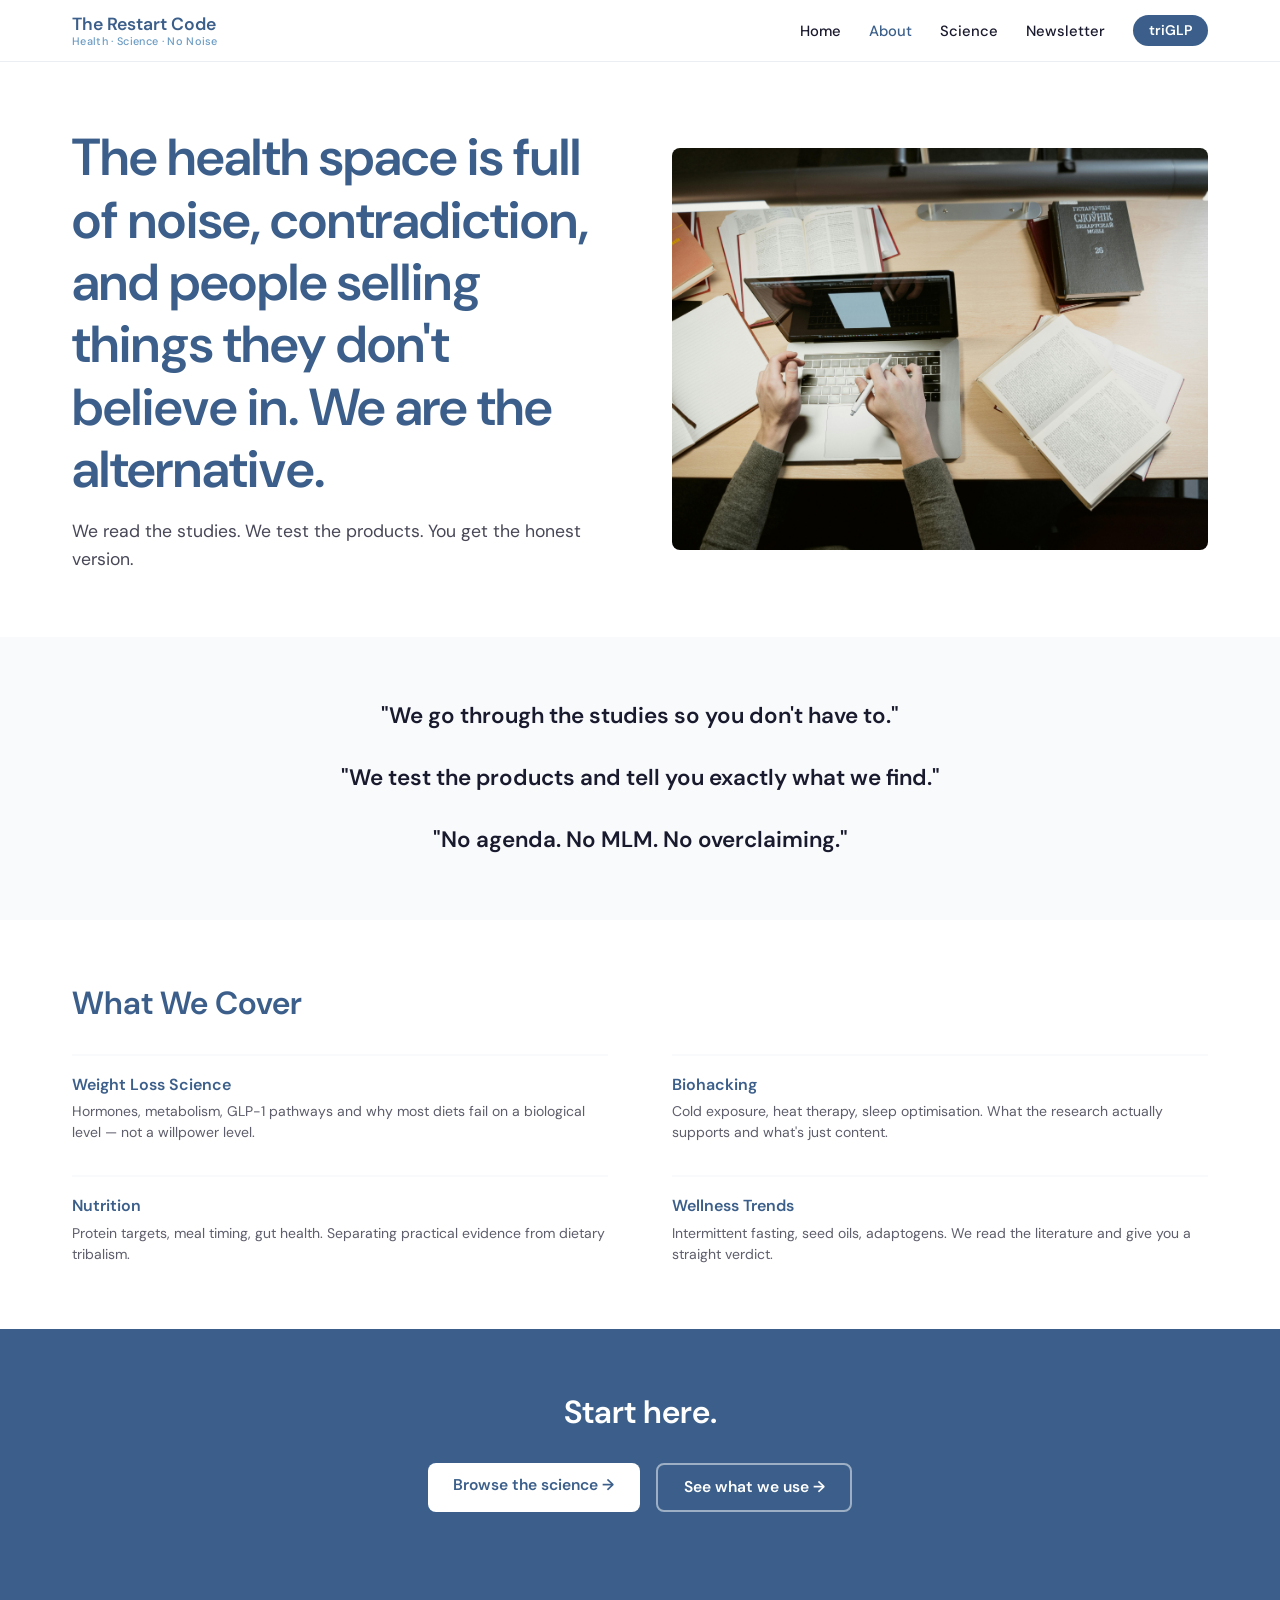
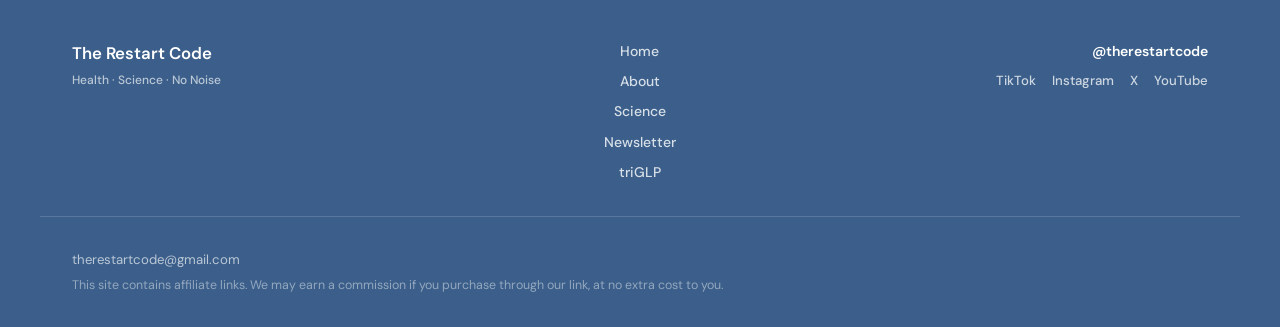
==== about.html @ 3e327113 "Initial build: complete static site for The Restart Code 5 pages (index, about, science, newsletter," ====
<!DOCTYPE html>
<html lang="en">
<head>
  <meta charset="UTF-8">
  <meta name="viewport" content="width=device-width, initial-scale=1.0">
  <title>About — The Restart Code</title>
  <meta name="description" content="The Restart Code exists because the health space is full of noise, contradiction, and people selling things they don't believe in. We are the alternative.">
  <link rel="preconnect" href="https://fonts.googleapis.com">
  <link rel="preconnect" href="https://fonts.gstatic.com" crossorigin>
  <link href="https://fonts.googleapis.com/css2?family=DM+Sans:wght@400;500;600&display=swap" rel="stylesheet">
  <link rel="stylesheet" href="css/style.css">
</head>
<body>

  <!-- NAVIGATION -->
  <nav class="site-nav">
    <div class="nav-inner">
      <a href="index.html" class="nav-logo">
        <span class="nav-logo-name">The Restart Code</span>
        <span class="nav-logo-tagline">Health · Science · No Noise</span>
      </a>
      <button class="nav-hamburger" aria-label="Toggle navigation" aria-expanded="false">
        <span></span><span></span><span></span>
      </button>
      <ul class="nav-links">
        <li><a href="index.html">Home</a></li>
        <li><a href="about.html" class="active">About</a></li>
        <li><a href="science.html">Science</a></li>
        <li><a href="newsletter.html">Newsletter</a></li>
        <li><a href="triglp.html" class="nav-pill">triGLP</a></li>
      </ul>
    </div>
  </nav>

  <!-- HERO -->
  <section class="about-hero">
    <div class="container">
      <div class="about-hero-inner">
        <div class="about-hero-text">
          <h1>The health space is full of noise, contradiction, and people selling things they don't believe in. We are the alternative.</h1>
          <p class="about-hero-sub">We read the studies. We test the products. You get the honest version.</p>
        </div>
        <img src="images/about-research.jpg" alt="Research desk" class="about-hero-image">
      </div>
    </div>
  </section>

  <!-- MISSION -->
  <section class="mission-strip">
    <div class="container">
      <div class="mission-lines">
        <p class="mission-line">"We go through the studies so you don't have to."</p>
        <p class="mission-line">"We test the products and tell you exactly what we find."</p>
        <p class="mission-line">"No agenda. No MLM. No overclaiming."</p>
      </div>
    </div>
  </section>

  <!-- WHAT WE COVER -->
  <section class="what-we-cover">
    <div class="container">
      <h2>What We Cover</h2>
      <div class="covers-grid">
        <div class="cover-item">
          <p class="cover-item-name">Weight Loss Science</p>
          <p class="cover-item-desc">Hormones, metabolism, GLP-1 pathways and why most diets fail on a biological level — not a willpower level.</p>
        </div>
        <div class="cover-item">
          <p class="cover-item-name">Biohacking</p>
          <p class="cover-item-desc">Cold exposure, heat therapy, sleep optimisation. What the research actually supports and what's just content.</p>
        </div>
        <div class="cover-item">
          <p class="cover-item-name">Nutrition</p>
          <p class="cover-item-desc">Protein targets, meal timing, gut health. Separating practical evidence from dietary tribalism.</p>
        </div>
        <div class="cover-item">
          <p class="cover-item-name">Wellness Trends</p>
          <p class="cover-item-desc">Intermittent fasting, seed oils, adaptogens. We read the literature and give you a straight verdict.</p>
        </div>
      </div>
    </div>
  </section>

  <!-- CLOSING CTA STRIP -->
  <section class="cta-strip">
    <div class="container">
      <h2>Start here.</h2>
      <div class="btn-row">
        <a href="science.html" class="btn btn-white">Browse the science →</a>
        <a href="triglp.html" class="btn btn-secondary" style="border-color: rgba(255,255,255,0.5); color: #fff;">See what we use →</a>
      </div>
    </div>
  </section>

  <!-- FOOTER -->
  <footer class="site-footer">
    <div class="footer-inner">
      <div class="footer-brand">
        <span class="footer-logo">The Restart Code</span>
        <span class="footer-tagline">Health · Science · No Noise</span>
      </div>
      <nav class="footer-nav" aria-label="Footer navigation">
        <a href="index.html">Home</a>
        <a href="about.html">About</a>
        <a href="science.html">Science</a>
        <a href="newsletter.html">Newsletter</a>
        <a href="triglp.html">triGLP</a>
      </nav>
      <div class="footer-social">
        <span>@therestartcode</span>
        <div class="footer-social-links">
          <a href="#" aria-label="TikTok">TikTok</a>
          <a href="#" aria-label="Instagram">Instagram</a>
          <a href="#" aria-label="X">X</a>
          <a href="#" aria-label="YouTube">YouTube</a>
        </div>
      </div>
    </div>
    <div class="footer-divider"></div>
    <div class="footer-bottom">
      <a href="mailto:therestartcode@gmail.com">therestartcode@gmail.com</a>
      <p class="footer-disclosure">This site contains affiliate links. We may earn a commission if you purchase through our link, at no extra cost to you.</p>
    </div>
  </footer>

  <script src="js/main.js"></script>
</body>
</html>
---- css/style.css ----
/* ============================================================
   THE RESTART CODE — style.css
   ============================================================ */

/* 1. CSS CUSTOM PROPERTIES
   ============================================================ */
:root {
  --white: #FFFFFF;
  --off-white: #F8FAFC;
  --slate-blue: #3B5F8A;
  --light-blue: #6B9CC4;
  --near-black: #1A1A2E;
  --font-main: 'DM Sans', sans-serif;
  --space-xs: 0.5rem;
  --space-sm: 1rem;
  --space-md: 2rem;
  --space-lg: 4rem;
  --radius: 8px;
}

/* 2. RESET
   ============================================================ */
*, *::before, *::after {
  box-sizing: border-box;
  margin: 0;
  padding: 0;
}

html {
  scroll-behavior: smooth;
}

body {
  font-family: var(--font-main);
  color: var(--near-black);
  background: var(--white);
  line-height: 1.6;
  -webkit-font-smoothing: antialiased;
}

img {
  display: block;
  max-width: 100%;
  height: auto;
}

a {
  color: inherit;
  text-decoration: none;
}

ul {
  list-style: none;
}

/* 3. TYPOGRAPHY
   ============================================================ */
h1, h2, h3, h4 {
  font-weight: 600;
  color: var(--slate-blue);
  line-height: 1.2;
}

h1 { font-size: clamp(2rem, 5vw, 3.25rem); }
h2 { font-size: clamp(1.4rem, 3vw, 2rem); }
h3 { font-size: clamp(1rem, 2vw, 1.35rem); }
h4 { font-size: 1rem; }

p {
  color: var(--near-black);
  font-weight: 400;
}

/* 4. LAYOUT
   ============================================================ */
.container {
  max-width: 1200px;
  margin: 0 auto;
  padding: 0 var(--space-md);
}

section {
  padding: var(--space-lg) 0;
}

/* 5. BUTTONS
   ============================================================ */
.btn {
  display: inline-block;
  font-family: var(--font-main);
  font-weight: 600;
  font-size: 0.975rem;
  padding: 0.7rem 1.6rem;
  border-radius: var(--radius);
  cursor: pointer;
  transition: opacity 0.18s, transform 0.15s;
  border: none;
  text-decoration: none;
  white-space: nowrap;
  line-height: 1.4;
}

.btn:hover {
  opacity: 0.86;
  transform: translateY(-1px);
}

.btn-primary {
  background: var(--slate-blue);
  color: var(--white);
}

.btn-secondary {
  background: transparent;
  color: var(--light-blue);
  border: 2px solid var(--light-blue);
}

.btn-secondary:hover {
  background: var(--light-blue);
  color: var(--white);
  opacity: 1;
}

.btn-white {
  background: var(--white);
  color: var(--slate-blue);
}

.btn-white:hover {
  background: var(--off-white);
  opacity: 1;
}

.btn-lg {
  padding: 0.875rem 2rem;
  font-size: 1.05rem;
}

/* 6. TAGS
   ============================================================ */
.tag {
  display: inline-block;
  font-size: 0.72rem;
  font-weight: 500;
  color: var(--light-blue);
  text-transform: uppercase;
  letter-spacing: 0.06em;
  margin-bottom: 0.35rem;
}

/* 7. SECTION LABEL
   ============================================================ */
.section-label {
  display: block;
  font-size: 0.72rem;
  font-weight: 600;
  color: var(--light-blue);
  text-transform: uppercase;
  letter-spacing: 0.08em;
  margin-bottom: var(--space-sm);
}

/* 8. EMAIL FORM
   ============================================================ */
.email-form {
  display: flex;
  gap: var(--space-xs);
  justify-content: center;
  flex-wrap: wrap;
  margin-top: var(--space-sm);
}

.email-input {
  padding: 0.7rem 1.25rem;
  font-family: var(--font-main);
  font-size: 0.975rem;
  border: none;
  border-radius: var(--radius);
  width: 290px;
  max-width: 100%;
  outline: none;
  color: var(--near-black);
}

/* 9. NAVIGATION
   ============================================================ */
.site-nav {
  position: sticky;
  top: 0;
  z-index: 100;
  background: var(--white);
  border-bottom: 1px solid rgba(59, 95, 138, 0.1);
}

.nav-inner {
  max-width: 1200px;
  margin: 0 auto;
  padding: 0.8rem var(--space-md);
  display: flex;
  align-items: center;
  justify-content: space-between;
  flex-wrap: wrap;
  gap: 0;
}

.nav-logo {
  display: flex;
  flex-direction: column;
  text-decoration: none;
  line-height: 1.25;
  flex-shrink: 0;
}

.nav-logo-name {
  font-size: 1.1rem;
  font-weight: 600;
  color: var(--slate-blue);
}

.nav-logo-tagline {
  font-size: 0.68rem;
  font-weight: 500;
  color: var(--light-blue);
  letter-spacing: 0.03em;
}

.nav-links {
  display: flex;
  align-items: center;
  gap: 1.75rem;
}

.nav-links a {
  font-size: 0.925rem;
  font-weight: 500;
  color: var(--near-black);
  transition: color 0.18s;
}

.nav-links a:hover,
.nav-links a.active {
  color: var(--slate-blue);
}

.nav-links a.nav-pill {
  background: var(--slate-blue);
  color: var(--white);
  padding: 0.4rem 1rem;
  border-radius: 50px;
  font-size: 0.875rem;
  font-weight: 600;
  transition: background 0.18s;
}

.nav-links a.nav-pill:hover {
  background: var(--light-blue);
  opacity: 1;
  color: var(--white);
}

.nav-hamburger {
  display: none;
  flex-direction: column;
  gap: 5px;
  background: none;
  border: none;
  cursor: pointer;
  padding: 4px;
  flex-shrink: 0;
}

.nav-hamburger span {
  display: block;
  width: 24px;
  height: 2px;
  background: var(--slate-blue);
  border-radius: 2px;
  transition: all 0.28s ease;
}

.nav-hamburger.is-active span:nth-child(1) {
  transform: translateY(7px) rotate(45deg);
}

.nav-hamburger.is-active span:nth-child(2) {
  opacity: 0;
}

.nav-hamburger.is-active span:nth-child(3) {
  transform: translateY(-7px) rotate(-45deg);
}

/* 10. FOOTER
   ============================================================ */
.site-footer {
  background: var(--slate-blue);
  color: var(--white);
  padding: var(--space-lg) 0 var(--space-md);
}

.footer-inner {
  max-width: 1200px;
  margin: 0 auto;
  padding: 0 var(--space-md);
  display: grid;
  grid-template-columns: 1.2fr 1fr 1.2fr;
  gap: var(--space-md);
  align-items: start;
}

.footer-brand {
  display: flex;
  flex-direction: column;
  gap: 0.3rem;
}

.footer-logo {
  font-size: 1.05rem;
  font-weight: 600;
  color: var(--white);
}

.footer-tagline {
  font-size: 0.75rem;
  font-weight: 500;
  color: rgba(255, 255, 255, 0.65);
}

.footer-nav {
  display: flex;
  flex-direction: column;
  gap: 0.5rem;
  align-items: center;
}

.footer-nav a {
  color: rgba(255, 255, 255, 0.8);
  font-size: 0.875rem;
  font-weight: 500;
  transition: color 0.18s;
}

.footer-nav a:hover {
  color: var(--white);
}

.footer-social {
  display: flex;
  flex-direction: column;
  gap: 0.5rem;
  align-items: flex-end;
}

.footer-social > span {
  font-weight: 600;
  font-size: 0.875rem;
  color: var(--white);
}

.footer-social-links {
  display: flex;
  gap: 1rem;
}

.footer-social-links a {
  color: rgba(255, 255, 255, 0.75);
  font-size: 0.825rem;
  font-weight: 500;
  transition: color 0.18s;
}

.footer-social-links a:hover {
  color: var(--white);
}

.footer-divider {
  height: 1px;
  background: rgba(255, 255, 255, 0.15);
  max-width: 1200px;
  margin: var(--space-md) auto;
  padding: 0 var(--space-md);
}

.footer-bottom {
  max-width: 1200px;
  margin: 0 auto;
  padding: 0 var(--space-md);
  display: flex;
  flex-direction: column;
  gap: 0.4rem;
}

.footer-bottom a {
  color: rgba(255, 255, 255, 0.65);
  font-size: 0.825rem;
  transition: color 0.18s;
}

.footer-bottom a:hover {
  color: var(--white);
}

.footer-disclosure {
  font-size: 0.775rem;
  color: rgba(255, 255, 255, 0.45);
  line-height: 1.5;
}

/* ============================================================
   PAGE SECTIONS
   ============================================================ */

/* ---- HOMEPAGE ---- */

.hero-home {
  background: var(--white);
  padding: 5rem 0 var(--space-lg);
  text-align: center;
}

.hero-home .hero-headline {
  max-width: 840px;
  margin: 0 auto var(--space-sm);
}

.hero-home .hero-sub {
  font-size: 1.1rem;
  color: var(--near-black);
  max-width: 580px;
  margin: 0 auto var(--space-md);
  opacity: 0.8;
}

.hero-ctas {
  display: flex;
  gap: var(--space-sm);
  justify-content: center;
  flex-wrap: wrap;
}

/* Problem strip */
.problem-strip {
  background: var(--off-white);
  padding: var(--space-md) 0;
}

.problem-strip .container {
  display: grid;
  grid-template-columns: 1fr 1fr;
  gap: var(--space-md);
}

.problem-item {
  font-size: 1.05rem;
  font-weight: 600;
  color: var(--near-black);
  padding-left: var(--space-sm);
  border-left: 3px solid var(--slate-blue);
  line-height: 1.45;
}

/* Pillars */
.pillars {
  background: var(--white);
}

.pillars-grid {
  display: grid;
  grid-template-columns: repeat(4, 1fr);
  gap: var(--space-sm);
}

.pillar-card {
  border-radius: var(--radius);
  overflow: hidden;
  border: 1px solid rgba(59, 95, 138, 0.1);
}

.pillar-image {
  width: 100%;
  aspect-ratio: 3 / 2;
  object-fit: cover;
  display: block;
}

.pillar-info {
  padding: 0.875rem var(--space-sm);
}

.pillar-name {
  font-size: 0.975rem;
  font-weight: 600;
  color: var(--slate-blue);
  margin-bottom: 0.2rem;
}

.pillar-desc {
  font-size: 0.825rem;
  color: var(--near-black);
  opacity: 0.7;
  line-height: 1.4;
}

/* Featured articles */
.featured-articles {
  background: var(--off-white);
}

.featured-card {
  display: grid;
  grid-template-columns: 1fr 1fr;
  background: var(--white);
  border-radius: var(--radius);
  overflow: hidden;
  margin-bottom: var(--space-sm);
  border: 1px solid rgba(59, 95, 138, 0.07);
  text-decoration: none;
  color: inherit;
  transition: box-shadow 0.2s, transform 0.18s;
}

.featured-card:hover {
  box-shadow: 0 6px 24px rgba(59, 95, 138, 0.12);
  transform: translateY(-2px);
}

.featured-card-image {
  width: 100%;
  height: 100%;
  min-height: 220px;
  object-fit: cover;
  display: block;
}

.featured-card-content {
  padding: var(--space-md);
  display: flex;
  flex-direction: column;
  justify-content: center;
  gap: 0.4rem;
}

.featured-card-content h3 {
  font-size: clamp(1.05rem, 2vw, 1.4rem);
  line-height: 1.3;
}

.featured-card-content p {
  font-size: 0.9rem;
  opacity: 0.75;
  line-height: 1.55;
}

.card-link {
  display: inline-block;
  font-size: 0.875rem;
  font-weight: 600;
  color: var(--slate-blue);
  margin-top: 0.25rem;
  transition: color 0.18s;
}

.card-link:hover {
  color: var(--light-blue);
}

.cards-row {
  display: grid;
  grid-template-columns: 1fr 1fr;
  gap: var(--space-sm);
}

.article-card {
  display: block;
  background: var(--white);
  border-radius: var(--radius);
  overflow: hidden;
  border: 1px solid rgba(59, 95, 138, 0.07);
  text-decoration: none;
  color: inherit;
  transition: box-shadow 0.2s, transform 0.18s;
}

.article-card:hover {
  box-shadow: 0 4px 18px rgba(59, 95, 138, 0.1);
  transform: translateY(-2px);
}

.article-card-image {
  width: 100%;
  aspect-ratio: 16 / 9;
  object-fit: cover;
  display: block;
}

.article-card-content {
  padding: var(--space-sm);
}

.article-card-content h4 {
  font-size: 0.975rem;
  font-weight: 600;
  color: var(--slate-blue);
  margin-bottom: 0.3rem;
  line-height: 1.35;
}

.article-card-content p {
  font-size: 0.825rem;
  opacity: 0.7;
  margin-bottom: 0.5rem;
  line-height: 1.45;
}

/* Newsletter strip */
.newsletter-strip {
  background: var(--slate-blue);
  text-align: center;
}

.newsletter-strip h2 {
  color: var(--white);
  margin-bottom: var(--space-xs);
}

/* ---- ABOUT PAGE ----*/

.about-hero {
  background: var(--white);
}

.about-hero-inner {
  display: grid;
  grid-template-columns: 1fr 1fr;
  gap: var(--space-lg);
  align-items: center;
}

.about-hero-text {
  display: flex;
  flex-direction: column;
  gap: var(--space-sm);
}

.about-hero-sub {
  font-size: 1.1rem;
  color: var(--near-black);
  opacity: 0.8;
  line-height: 1.6;
}

.about-hero-image {
  width: 100%;
  border-radius: var(--radius);
  object-fit: cover;
  aspect-ratio: 4 / 3;
  display: block;
}

.mission-strip {
  background: var(--off-white);
  text-align: center;
}

.mission-lines {
  display: flex;
  flex-direction: column;
  gap: var(--space-md);
  max-width: 700px;
  margin: 0 auto;
}

.mission-line {
  font-size: clamp(1.05rem, 2.5vw, 1.4rem);
  font-weight: 600;
  color: var(--near-black);
  line-height: 1.35;
}

.what-we-cover {
  background: var(--white);
}

.what-we-cover h2 {
  margin-bottom: var(--space-md);
}

.covers-grid {
  display: grid;
  grid-template-columns: 1fr 1fr;
  gap: var(--space-md) var(--space-lg);
}

.cover-item {
  padding-top: var(--space-sm);
  border-top: 2px solid var(--off-white);
}

.cover-item-name {
  font-size: 1rem;
  font-weight: 600;
  color: var(--slate-blue);
  margin-bottom: 0.25rem;
}

.cover-item-desc {
  font-size: 0.875rem;
  color: var(--near-black);
  opacity: 0.7;
  line-height: 1.5;
}

.cta-strip {
  background: var(--slate-blue);
  text-align: center;
}

.cta-strip h2 {
  color: var(--white);
  margin-bottom: var(--space-md);
}

.btn-row {
  display: flex;
  gap: var(--space-sm);
  justify-content: center;
  flex-wrap: wrap;
}

/* ---- SCIENCE PAGE ---- */

.science-hero {
  background: var(--white);
  text-align: center;
}

.science-hero h1 {
  margin-bottom: var(--space-sm);
}

.science-hero p {
  font-size: 1.05rem;
  max-width: 660px;
  margin: 0 auto;
  opacity: 0.78;
  line-height: 1.65;
}

.filter-bar {
  background: var(--white);
  padding: 0 0 var(--space-md);
}

.filter-pills {
  display: flex;
  gap: 0.5rem;
  justify-content: center;
  flex-wrap: wrap;
}

.filter-pill {
  font-family: var(--font-main);
  font-size: 0.85rem;
  font-weight: 500;
  padding: 0.42rem 1.05rem;
  border-radius: 50px;
  border: 2px solid var(--light-blue);
  color: var(--slate-blue);
  background: transparent;
  cursor: pointer;
  transition: all 0.18s;
}

.filter-pill:hover,
.filter-pill.active {
  background: var(--slate-blue);
  border-color: var(--slate-blue);
  color: var(--white);
}

.article-grid-section {
  background: var(--white);
  padding: 0 0 var(--space-lg);
}

.article-grid {
  display: grid;
  grid-template-columns: repeat(3, 1fr);
  gap: var(--space-sm);
}

.grid-card {
  background: var(--white);
  border: 1px solid rgba(59, 95, 138, 0.1);
  border-radius: var(--radius);
  overflow: hidden;
  transition: box-shadow 0.2s, transform 0.18s;
}

.grid-card:hover {
  box-shadow: 0 4px 20px rgba(59, 95, 138, 0.12);
  transform: translateY(-2px);
}

.grid-card.hidden {
  display: none;
}

.grid-card-image {
  width: 100%;
  aspect-ratio: 16 / 9;
  object-fit: cover;
  display: block;
}

.grid-card-content {
  padding: var(--space-sm);
}

.grid-card-content h3 {
  font-size: 0.975rem;
  margin-bottom: 0.3rem;
  line-height: 1.35;
}

.grid-card-content p {
  font-size: 0.825rem;
  opacity: 0.7;
  margin-bottom: var(--space-xs);
  line-height: 1.45;
}

.grid-card-links {
  display: flex;
  gap: var(--space-sm);
  align-items: center;
  flex-wrap: wrap;
  margin-top: 0.35rem;
}

.grid-card-links .card-link {
  font-size: 0.825rem;
}

.study-link {
  font-size: 0.78rem;
  color: var(--light-blue);
  font-weight: 500;
  transition: color 0.18s;
}

.study-link:hover {
  color: var(--slate-blue);
}

.triglp-cta-strip {
  background: var(--off-white);
  text-align: center;
}

.triglp-cta-strip h2 {
  margin-bottom: var(--space-xs);
}

.triglp-cta-strip p {
  margin-bottom: var(--space-md);
  opacity: 0.78;
  max-width: 560px;
  margin-left: auto;
  margin-right: auto;
}

/* ---- NEWSLETTER PAGE ---- */

.newsletter-hero {
  background: var(--white);
  text-align: center;
}

.newsletter-hero h1 {
  margin-bottom: var(--space-sm);
}

.newsletter-descriptor {
  max-width: 580px;
  margin: 0 auto var(--space-md);
  display: flex;
  flex-direction: column;
  gap: 0.45rem;
}

.newsletter-descriptor p {
  font-size: 1rem;
  color: var(--near-black);
  opacity: 0.8;
  line-height: 1.6;
}

.small-print {
  font-size: 0.775rem;
  color: var(--near-black);
  opacity: 0.5;
  margin-top: 0.5rem;
  text-align: center;
}

.whats-inside {
  background: var(--off-white);
}

.whats-inside h2 {
  text-align: center;
  margin-bottom: var(--space-md);
}

.inside-grid {
  display: grid;
  grid-template-columns: repeat(3, 1fr);
  gap: var(--space-md);
}

.inside-item {
  padding: var(--space-sm) var(--space-sm) var(--space-sm);
  background: var(--white);
  border-radius: var(--radius);
  border: 1px solid rgba(59, 95, 138, 0.08);
}

.inside-item-name {
  font-size: 1rem;
  font-weight: 600;
  color: var(--slate-blue);
  margin-bottom: 0.35rem;
}

.inside-item-desc {
  font-size: 0.875rem;
  color: var(--near-black);
  opacity: 0.72;
  line-height: 1.5;
}

.closing-strip {
  background: var(--slate-blue);
  text-align: center;
}

.closing-strip h2 {
  color: var(--white);
  margin-bottom: var(--space-xs);
}

.secondary-text-link {
  display: block;
  margin-top: var(--space-sm);
  font-size: 0.875rem;
  color: rgba(255, 255, 255, 0.7);
  font-weight: 500;
  transition: color 0.18s;
}

.secondary-text-link:hover {
  color: var(--white);
}

/* ---- TRIGLP PAGE ---- */

.triglp-hero {
  background: var(--white);
}

.triglp-hero-inner {
  display: grid;
  grid-template-columns: 1fr 1fr;
  gap: var(--space-lg);
  align-items: center;
}

.triglp-hero-text {
  display: flex;
  flex-direction: column;
  gap: var(--space-sm);
}

.triglp-hero-sub {
  font-size: 1.05rem;
  color: var(--near-black);
  opacity: 0.82;
  line-height: 1.6;
}

.triglp-hero-image {
  width: 100%;
  border-radius: var(--radius);
  object-fit: cover;
  display: block;
  aspect-ratio: 3 / 4;
  max-height: 500px;
}

.affiliate-note {
  font-size: 0.75rem;
  color: var(--near-black);
  opacity: 0.5;
  margin-top: 0.3rem;
}

.why-matters {
  background: var(--off-white);
  text-align: center;
}

.why-matters-text {
  max-width: 700px;
  margin: 0 auto;
}

.why-matters-text h2 {
  margin-bottom: var(--space-md);
}

.why-matters-text p {
  font-size: 1rem;
  margin-bottom: var(--space-sm);
  opacity: 0.82;
  line-height: 1.7;
}

.why-matters-text p:last-child {
  margin-bottom: 0;
}

.what-is-triglp {
  background: var(--white);
}

.triglp-cols {
  display: grid;
  grid-template-columns: repeat(3, 1fr);
  gap: var(--space-md);
  align-items: start;
}

.triglp-col h3 {
  font-size: 1rem;
  margin-bottom: var(--space-xs);
}

.triglp-col p {
  font-size: 0.9rem;
  opacity: 0.8;
  line-height: 1.65;
}

.triglp-salmon {
  width: 100%;
  border-radius: var(--radius);
  aspect-ratio: 4 / 3;
  object-fit: cover;
  display: block;
  margin-bottom: var(--space-sm);
}

.honest-framing {
  background: var(--off-white);
  text-align: center;
}

.honest-framing-inner {
  max-width: 720px;
  margin: 0 auto;
  display: flex;
  flex-direction: column;
  gap: var(--space-sm);
}

.honest-framing h2 {
  margin-bottom: 0;
}

.honest-framing p {
  font-size: 1rem;
  opacity: 0.82;
  line-height: 1.7;
}

.primary-cta {
  background: var(--slate-blue);
  text-align: center;
}

.primary-cta h2 {
  color: var(--white);
  margin-bottom: var(--space-md);
}

.primary-cta .affiliate-note {
  color: rgba(255, 255, 255, 0.55);
  margin-top: var(--space-sm);
}

/* FAQ Accordion */
.faq-section {
  background: var(--white);
}

.faq-section h2 {
  margin-bottom: var(--space-md);
  text-align: center;
}

.faq-list {
  max-width: 800px;
  margin: 0 auto;
  border-top: 1px solid rgba(59, 95, 138, 0.1);
}

.faq-item {
  border-bottom: 1px solid rgba(59, 95, 138, 0.1);
}

.faq-question {
  width: 100%;
  background: none;
  border: none;
  cursor: pointer;
  display: flex;
  justify-content: space-between;
  align-items: center;
  padding: var(--space-sm) 0;
  text-align: left;
  font-family: var(--font-main);
  font-size: 0.975rem;
  font-weight: 600;
  color: var(--slate-blue);
  gap: var(--space-sm);
  line-height: 1.4;
}

.faq-icon {
  font-size: 1.4rem;
  color: var(--slate-blue);
  flex-shrink: 0;
  transition: transform 0.28s ease;
  line-height: 1;
  font-weight: 400;
}

.faq-item.open .faq-icon {
  transform: rotate(45deg);
}

.faq-answer {
  display: none;
  padding: 0 0 var(--space-sm);
}

.faq-answer p {
  font-size: 0.925rem;
  line-height: 1.65;
  opacity: 0.82;
}

.faq-item.open .faq-answer {
  display: block;
}

/* ============================================================
   RESPONSIVE — TABLET (max-width: 1024px)
   ============================================================ */

@media (max-width: 1024px) {
  .pillars-grid {
    grid-template-columns: repeat(2, 1fr);
  }

  .article-grid {
    grid-template-columns: repeat(2, 1fr);
  }

  .triglp-cols {
    grid-template-columns: 1fr 1fr;
    gap: var(--space-md);
  }

  .triglp-col:first-child {
    grid-column: 1 / -1;
  }
}

/* ============================================================
   RESPONSIVE — MOBILE (max-width: 768px)
   ============================================================ */

@media (max-width: 768px) {
  section {
    padding: var(--space-md) 0;
  }

  .hero-home {
    padding: var(--space-md) 0 var(--space-md);
  }

  /* Nav */
  .nav-hamburger {
    display: flex;
  }

  .nav-links {
    display: none;
    width: 100%;
    flex-direction: column;
    align-items: flex-start;
    padding: var(--space-sm) 0 var(--space-xs);
    gap: 0.875rem;
    border-top: 1px solid rgba(59, 95, 138, 0.08);
    margin-top: 0.8rem;
  }

  .nav-links.is-open {
    display: flex;
  }

  .nav-links a.nav-pill {
    margin-top: 0.25rem;
  }

  /* Footer */
  .footer-inner {
    grid-template-columns: 1fr;
    gap: var(--space-md);
  }

  .footer-nav {
    align-items: flex-start;
  }

  .footer-social {
    align-items: flex-start;
  }

  /* Problem strip */
  .problem-strip .container {
    grid-template-columns: 1fr;
  }

  /* Pillars */
  .pillars-grid {
    grid-template-columns: repeat(2, 1fr);
  }

  /* Featured articles */
  .featured-card {
    grid-template-columns: 1fr;
  }

  .featured-card-image {
    min-height: 180px;
    aspect-ratio: 16 / 9;
  }

  .cards-row {
    grid-template-columns: 1fr;
  }

  /* About */
  .about-hero-inner {
    grid-template-columns: 1fr;
  }

  .covers-grid {
    grid-template-columns: 1fr;
  }

  /* Science */
  .article-grid {
    grid-template-columns: 1fr;
  }

  /* Newsletter */
  .inside-grid {
    grid-template-columns: 1fr;
  }

  /* triGLP */
  .triglp-hero-inner {
    grid-template-columns: 1fr;
  }

  .triglp-hero-image {
    aspect-ratio: 4 / 3;
    max-height: 280px;
  }

  .triglp-cols {
    grid-template-columns: 1fr;
  }

  .triglp-col:first-child {
    grid-column: auto;
  }

  .email-form {
    flex-direction: column;
    align-items: center;
  }

  .email-input {
    width: 100%;
    max-width: 320px;
  }
}
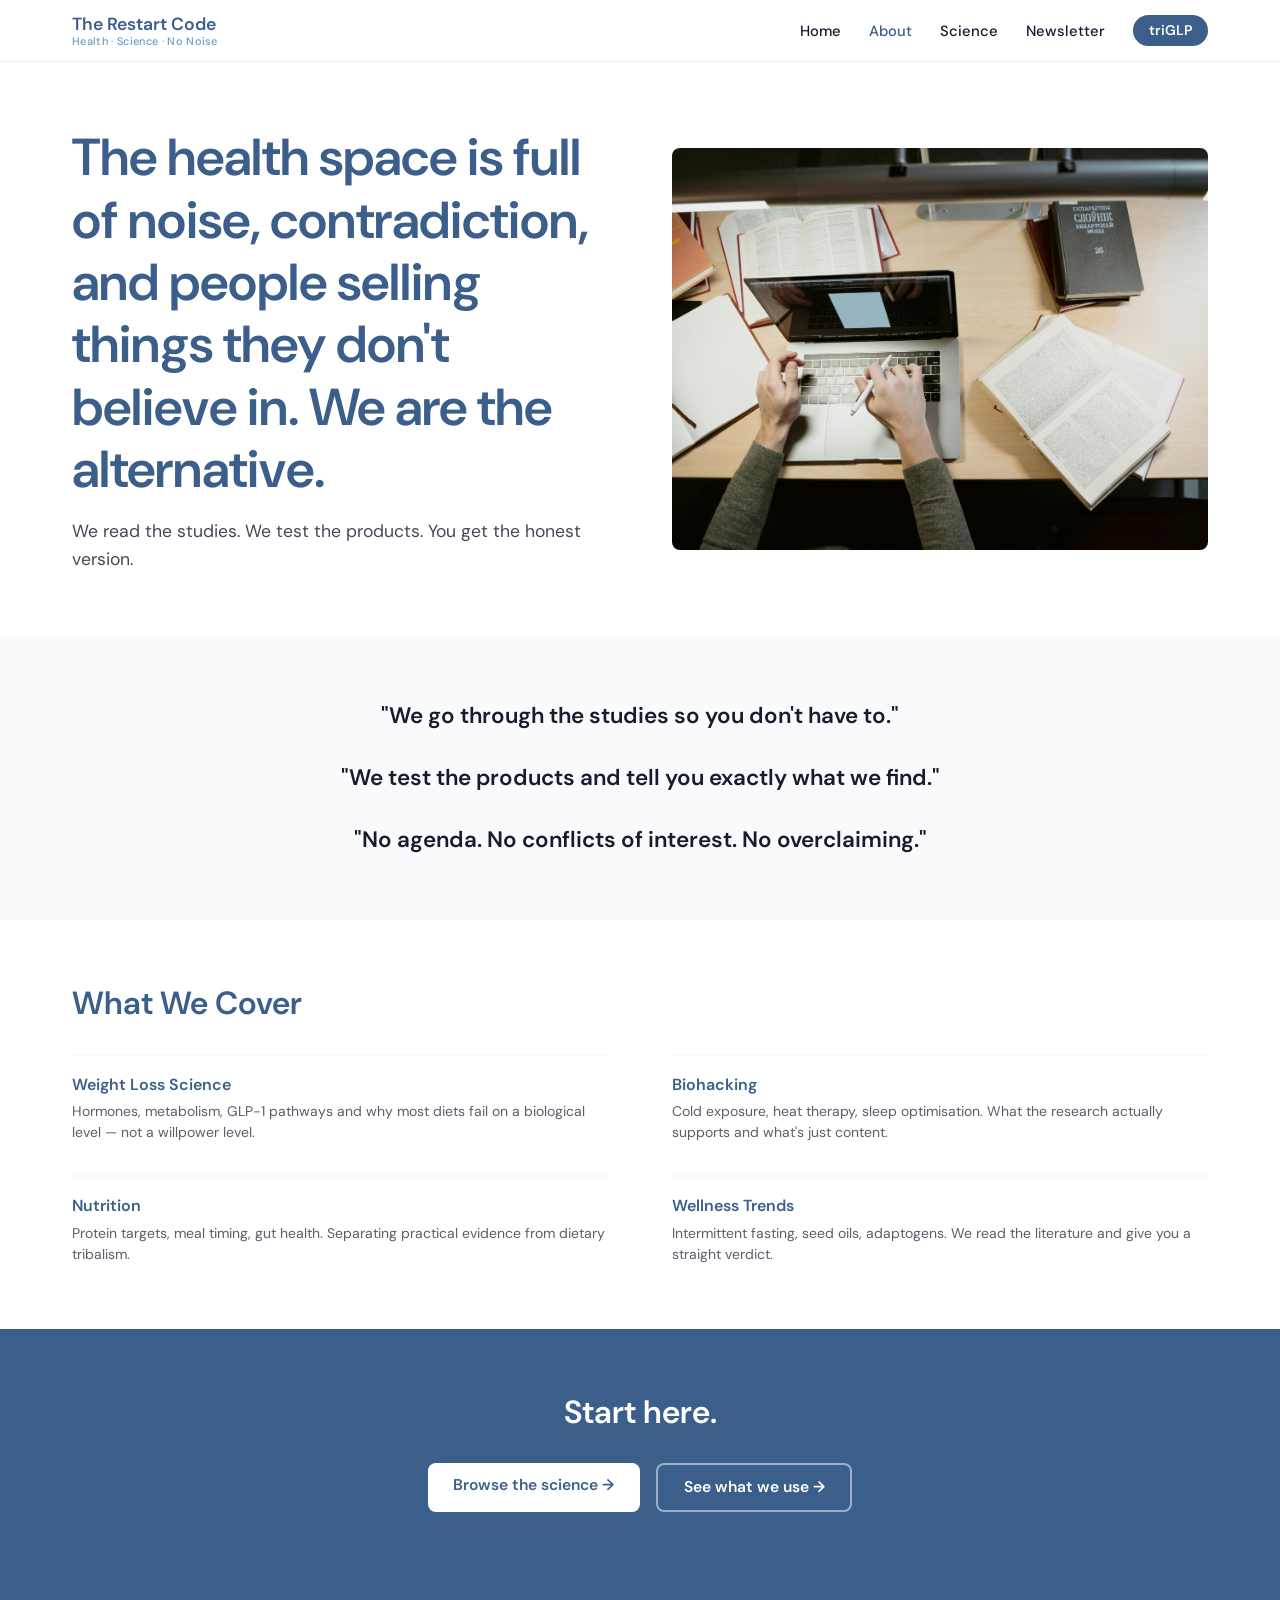
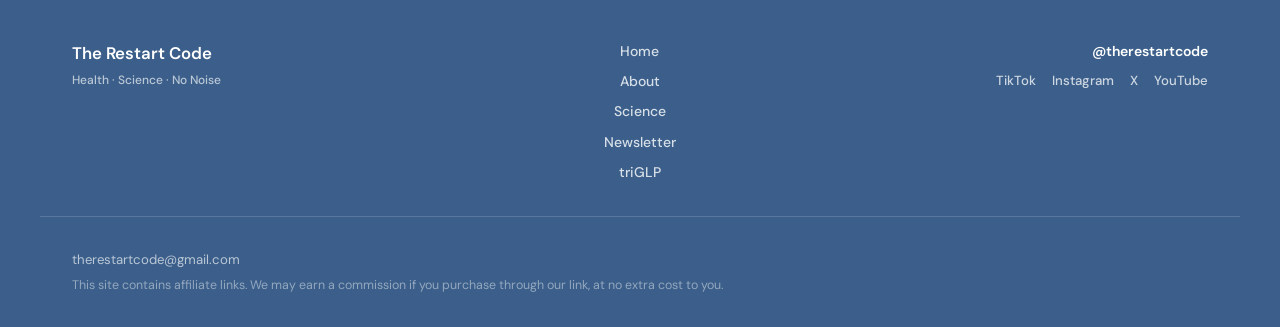
==== commit 45ae09b6: "fix affiliate links, about image, remove MLM line" ====
--- a/about.html
+++ b/about.html
@@ -40,7 +40,9 @@
           <h1>The health space is full of noise, contradiction, and people selling things they don't believe in. We are the alternative.</h1>
           <p class="about-hero-sub">We read the studies. We test the products. You get the honest version.</p>
         </div>
-        <img src="images/about-research.jpg" alt="Research desk" class="about-hero-image">
+        <div class="about-hero-image-wrap">
+          <img src="images/about-research.jpg" alt="Research desk" class="about-hero-image">
+        </div>
       </div>
     </div>
   </section>
@@ -51,7 +53,7 @@
       <div class="mission-lines">
         <p class="mission-line">"We go through the studies so you don't have to."</p>
         <p class="mission-line">"We test the products and tell you exactly what we find."</p>
-        <p class="mission-line">"No agenda. No MLM. No overclaiming."</p>
+        <p class="mission-line">"No agenda. No conflicts of interest. No overclaiming."</p>
       </div>
     </div>
   </section>
--- a/css/style.css
+++ b/css/style.css
@@ -650,11 +650,18 @@
   line-height: 1.6;
 }
 
+.about-hero-image-wrap {
+  width: 100%;
+  aspect-ratio: 4 / 3;
+  border-radius: var(--radius);
+  overflow: hidden;
+  flex-shrink: 0;
+}
+
 .about-hero-image {
   width: 100%;
-  border-radius: var(--radius);
+  height: 100%;
   object-fit: cover;
-  aspect-ratio: 4 / 3;
   display: block;
 }
 
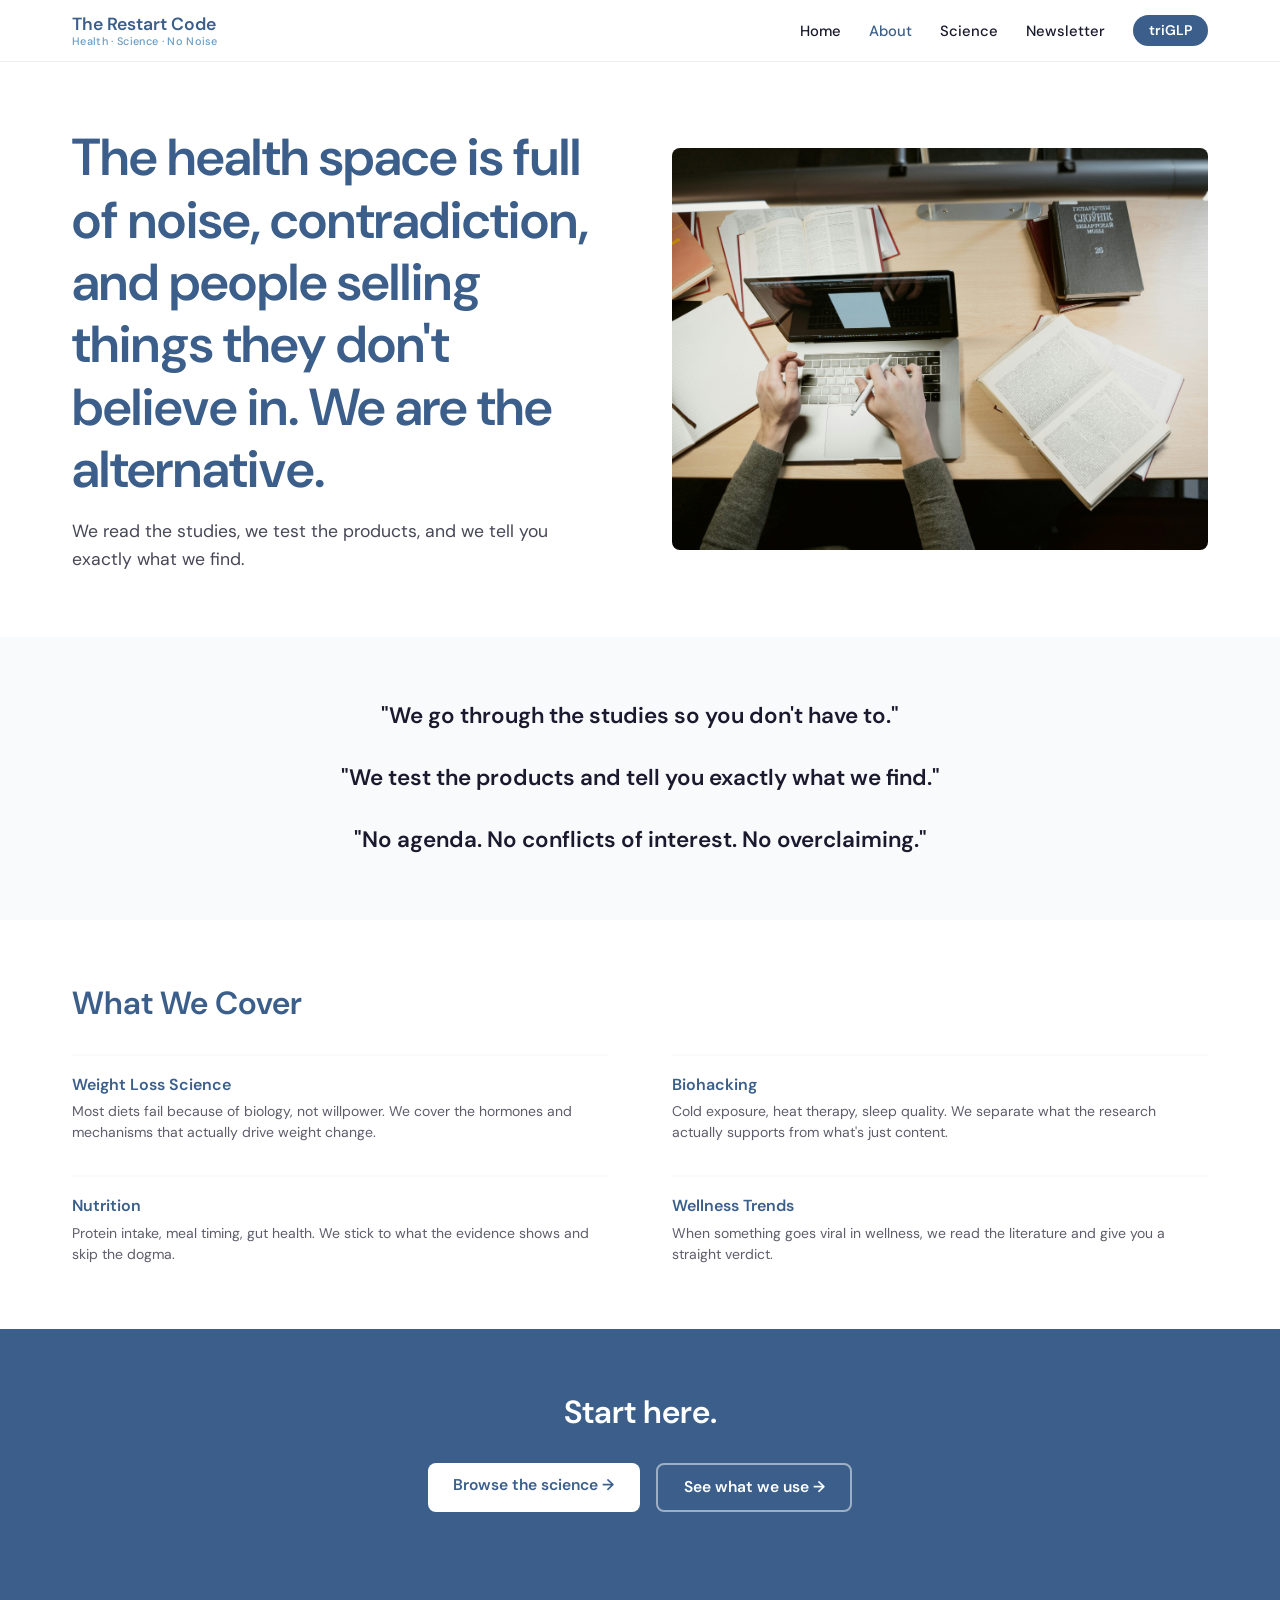
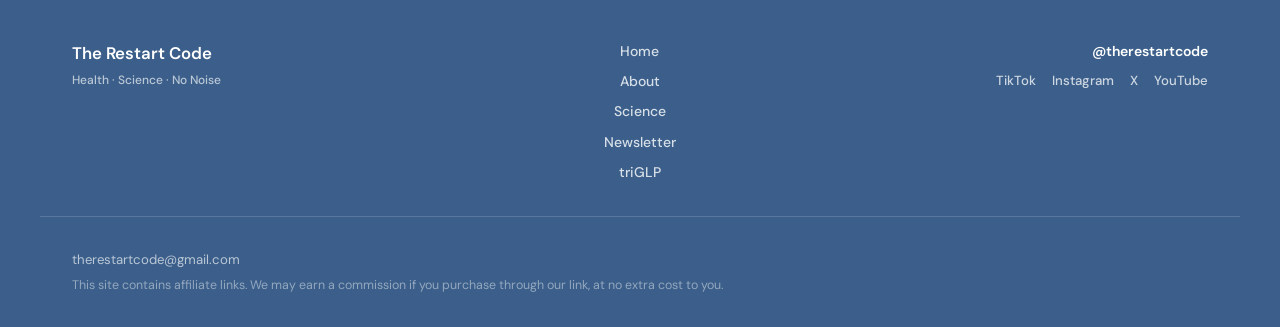
==== commit a6a9cabb: "rewrite copy: remove em dashes, stacked descriptors, AI-sounding prose" ====
--- a/about.html
+++ b/about.html
@@ -38,7 +38,7 @@
       <div class="about-hero-inner">
         <div class="about-hero-text">
           <h1>The health space is full of noise, contradiction, and people selling things they don't believe in. We are the alternative.</h1>
-          <p class="about-hero-sub">We read the studies. We test the products. You get the honest version.</p>
+          <p class="about-hero-sub">We read the studies, we test the products, and we tell you exactly what we find.</p>
         </div>
         <div class="about-hero-image-wrap">
           <img src="images/about-research.jpg" alt="Research desk" class="about-hero-image">
@@ -65,19 +65,19 @@
       <div class="covers-grid">
         <div class="cover-item">
           <p class="cover-item-name">Weight Loss Science</p>
-          <p class="cover-item-desc">Hormones, metabolism, GLP-1 pathways and why most diets fail on a biological level — not a willpower level.</p>
+          <p class="cover-item-desc">Most diets fail because of biology, not willpower. We cover the hormones and mechanisms that actually drive weight change.</p>
         </div>
         <div class="cover-item">
           <p class="cover-item-name">Biohacking</p>
-          <p class="cover-item-desc">Cold exposure, heat therapy, sleep optimisation. What the research actually supports and what's just content.</p>
+          <p class="cover-item-desc">Cold exposure, heat therapy, sleep quality. We separate what the research actually supports from what's just content.</p>
         </div>
         <div class="cover-item">
           <p class="cover-item-name">Nutrition</p>
-          <p class="cover-item-desc">Protein targets, meal timing, gut health. Separating practical evidence from dietary tribalism.</p>
+          <p class="cover-item-desc">Protein intake, meal timing, gut health. We stick to what the evidence shows and skip the dogma.</p>
         </div>
         <div class="cover-item">
           <p class="cover-item-name">Wellness Trends</p>
-          <p class="cover-item-desc">Intermittent fasting, seed oils, adaptogens. We read the literature and give you a straight verdict.</p>
+          <p class="cover-item-desc">When something goes viral in wellness, we read the literature and give you a straight verdict.</p>
         </div>
       </div>
     </div>
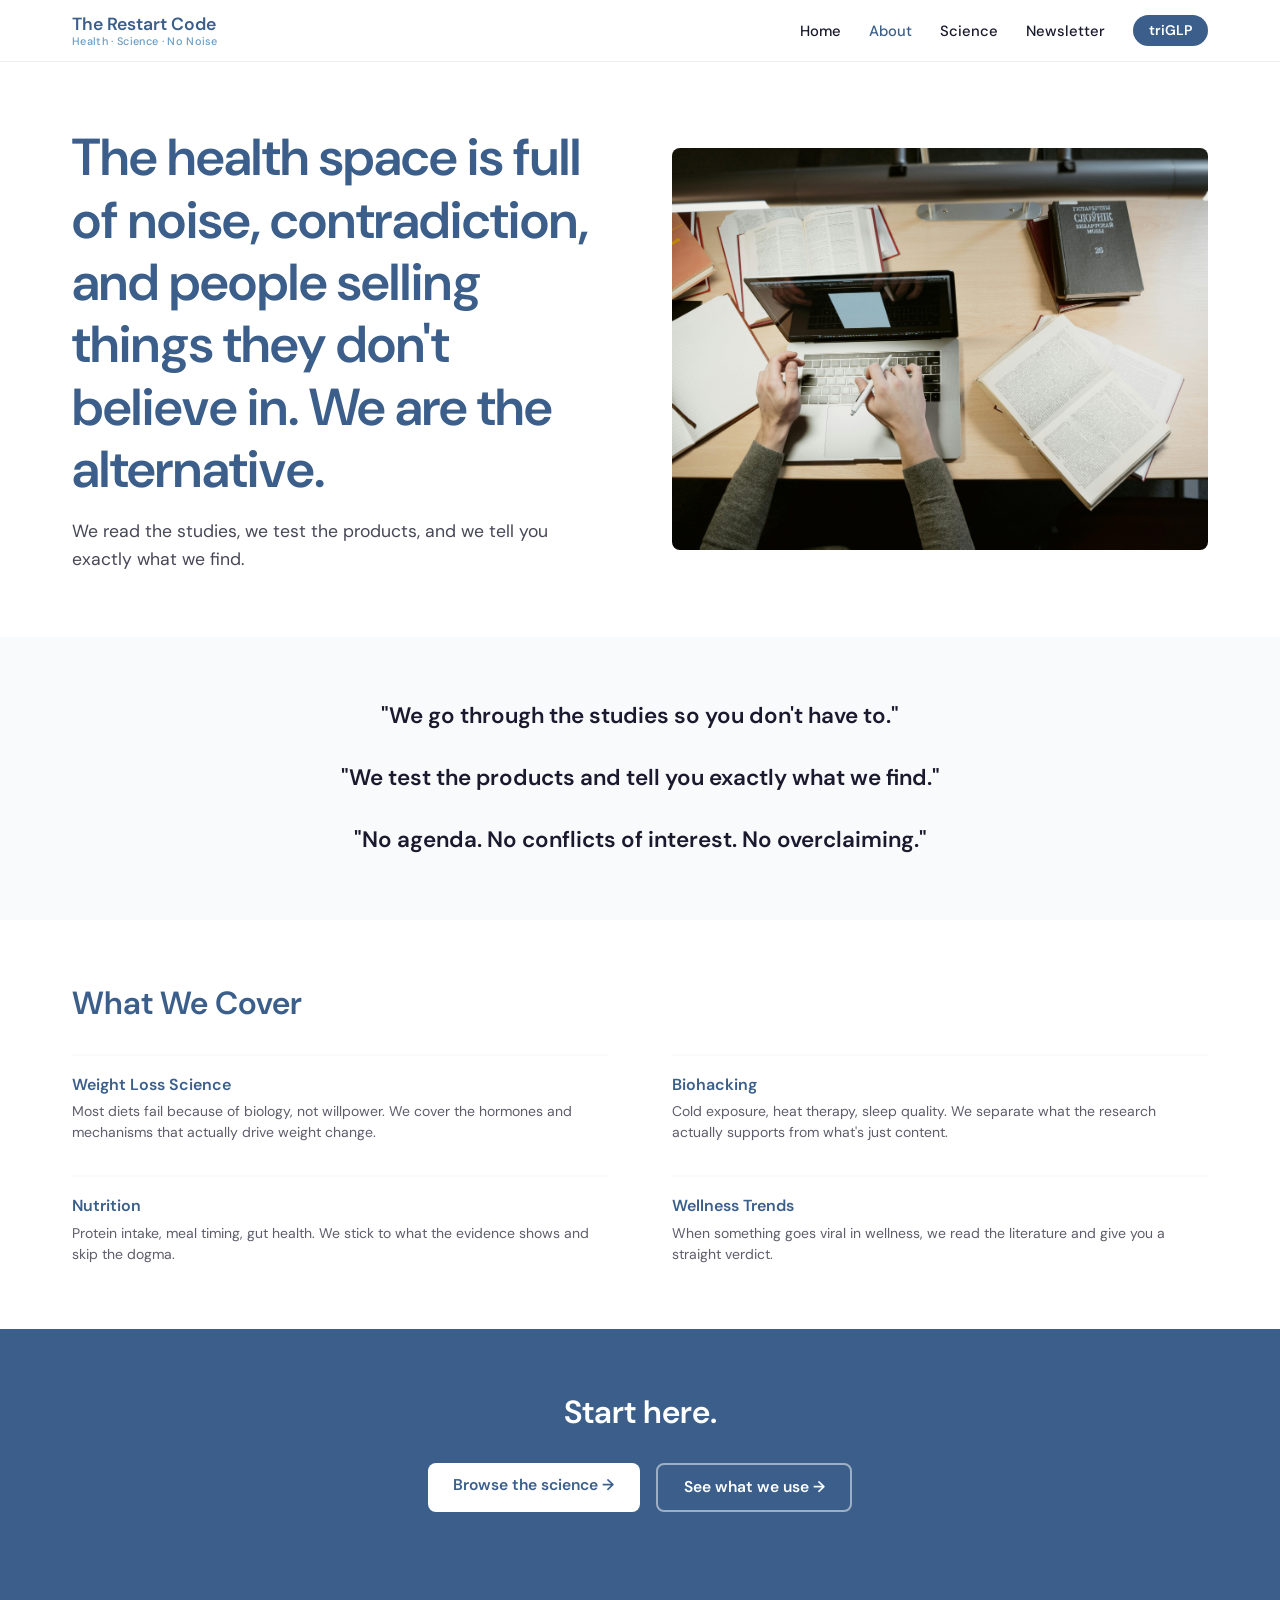
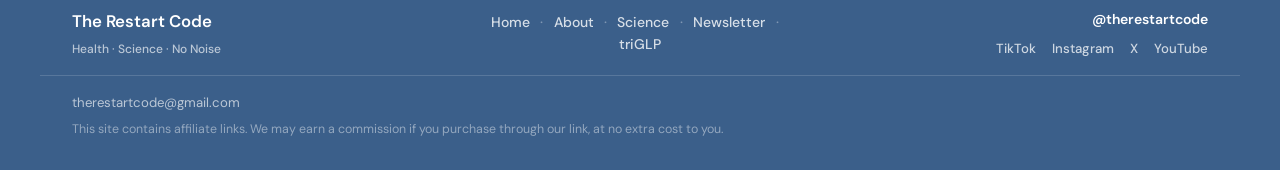
==== commit e65b55d0: "Install Vercel Web Analytics Implemented Vercel Web Analytics for this project.  ## What was impleme" ====
--- a/about.html
+++ b/about.html
@@ -126,5 +126,6 @@
   </footer>
 
   <script src="js/main.js"></script>
+  <script defer src="https://cdn.vercel-insights.com/v1/script.js"></script>
 </body>
 </html>
--- a/css/style.css
+++ b/css/style.css
@@ -296,7 +296,7 @@
 .site-footer {
   background: var(--slate-blue);
   color: var(--white);
-  padding: var(--space-lg) 0 var(--space-md);
+  padding: var(--space-md) 0;
 }
 
 .footer-inner {
@@ -306,7 +306,7 @@
   display: grid;
   grid-template-columns: 1.2fr 1fr 1.2fr;
   gap: var(--space-md);
-  align-items: start;
+  align-items: center;
 }
 
 .footer-brand {
@@ -329,9 +329,11 @@
 
 .footer-nav {
   display: flex;
-  flex-direction: column;
-  gap: 0.5rem;
+  flex-direction: row;
+  flex-wrap: wrap;
   align-items: center;
+  justify-content: center;
+  gap: 0;
 }
 
 .footer-nav a {
@@ -339,10 +341,23 @@
   font-size: 0.875rem;
   font-weight: 500;
   transition: color 0.18s;
+  white-space: nowrap;
 }
 
 .footer-nav a:hover {
   color: var(--white);
+}
+
+.footer-nav a::after {
+  content: '·';
+  display: inline-block;
+  margin: 0 0.65rem;
+  color: rgba(255, 255, 255, 0.35);
+  pointer-events: none;
+}
+
+.footer-nav a:last-child::after {
+  display: none;
 }
 
 .footer-social {
@@ -378,7 +393,7 @@
   height: 1px;
   background: rgba(255, 255, 255, 0.15);
   max-width: 1200px;
-  margin: var(--space-md) auto;
+  margin: var(--space-sm) auto;
   padding: 0 var(--space-md);
 }
 
@@ -1060,14 +1075,6 @@
   line-height: 1.65;
 }
 
-.triglp-salmon {
-  width: 100%;
-  border-radius: var(--radius);
-  aspect-ratio: 4 / 3;
-  object-fit: cover;
-  display: block;
-  margin-bottom: var(--space-sm);
-}
 
 .honest-framing {
   background: var(--off-white);
@@ -1189,10 +1196,6 @@
   .triglp-cols {
     grid-template-columns: 1fr 1fr;
     gap: var(--space-md);
-  }
-
-  .triglp-col:first-child {
-    grid-column: 1 / -1;
   }
 }
 
@@ -1240,7 +1243,7 @@
   }
 
   .footer-nav {
-    align-items: flex-start;
+    justify-content: flex-start;
   }
 
   .footer-social {
@@ -1304,10 +1307,6 @@
     grid-template-columns: 1fr;
   }
 
-  .triglp-col:first-child {
-    grid-column: auto;
-  }
-
   .email-form {
     flex-direction: column;
     align-items: center;
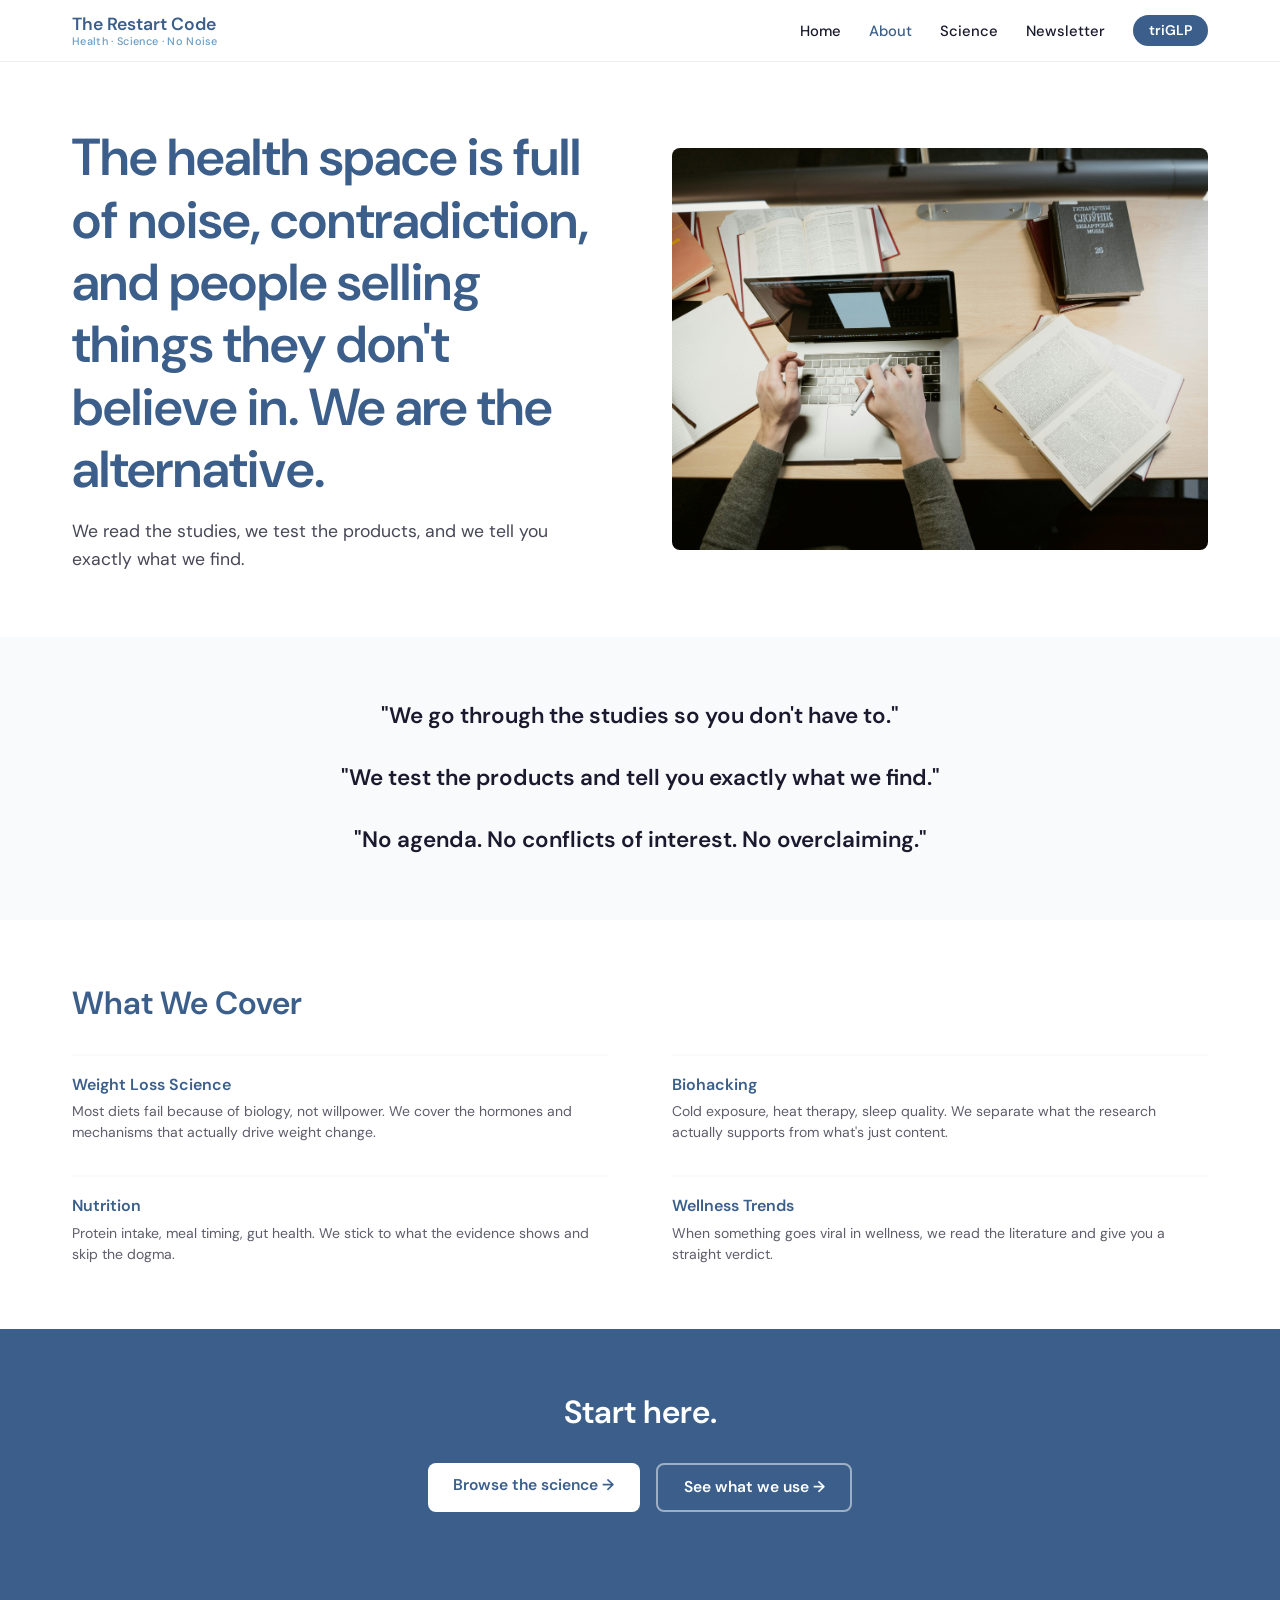
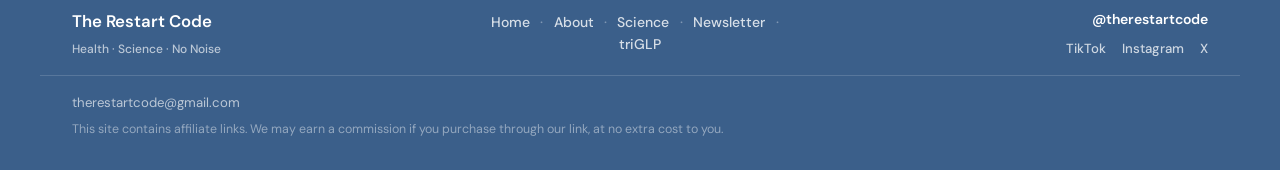
==== commit 1f6fdeac: "remove YouTube from footer across all pages" ====
--- a/about.html
+++ b/about.html
@@ -111,10 +111,9 @@
       <div class="footer-social">
         <span>@therestartcode</span>
         <div class="footer-social-links">
-          <a href="#" aria-label="TikTok">TikTok</a>
-          <a href="#" aria-label="Instagram">Instagram</a>
-          <a href="#" aria-label="X">X</a>
-          <a href="#" aria-label="YouTube">YouTube</a>
+          <a href="https://www.tiktok.com/@therestartcode" target="_blank" rel="noopener noreferrer" aria-label="TikTok">TikTok</a>
+          <a href="https://www.instagram.com/therestartcode" target="_blank" rel="noopener noreferrer" aria-label="Instagram">Instagram</a>
+          <a href="https://www.x.com/therestartcode" target="_blank" rel="noopener noreferrer" aria-label="X">X</a>
         </div>
       </div>
     </div>
@@ -126,6 +125,5 @@
   </footer>
 
   <script src="js/main.js"></script>
-  <script defer src="https://cdn.vercel-insights.com/v1/script.js"></script>
 </body>
 </html>
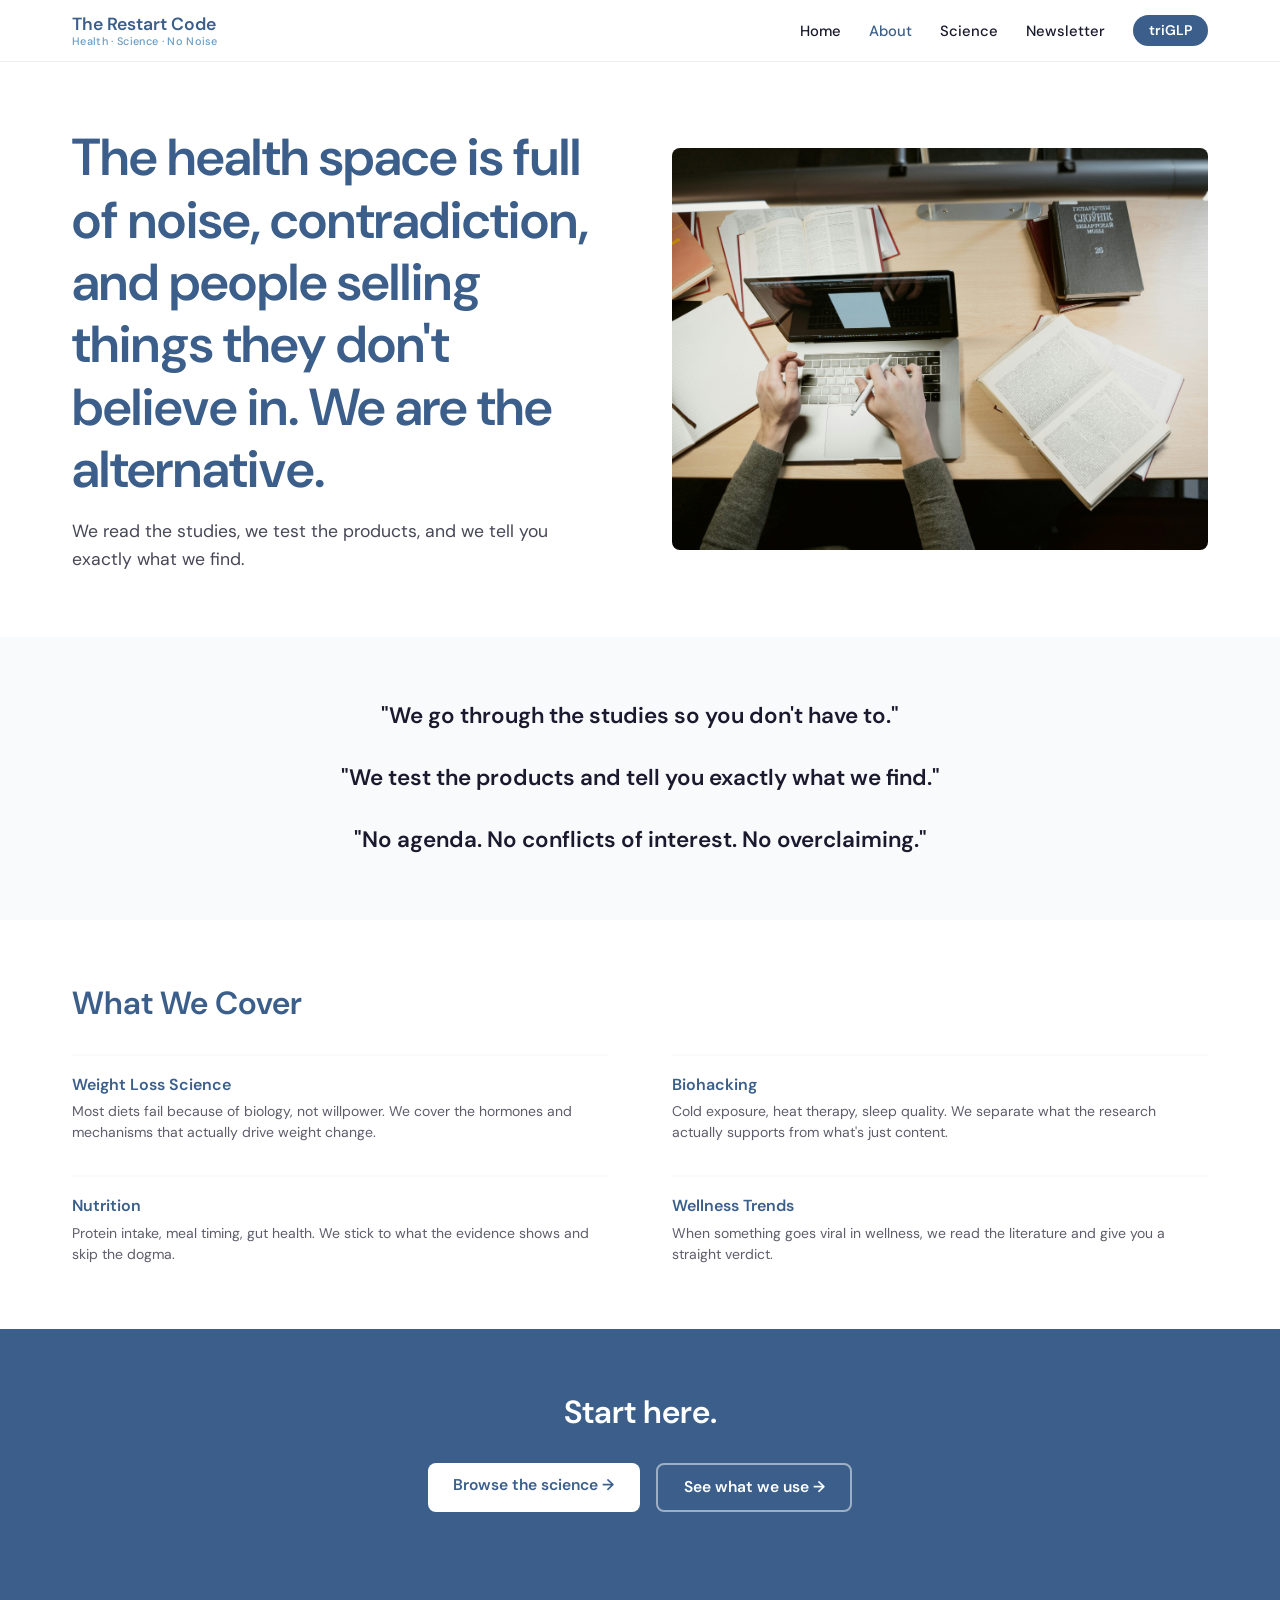
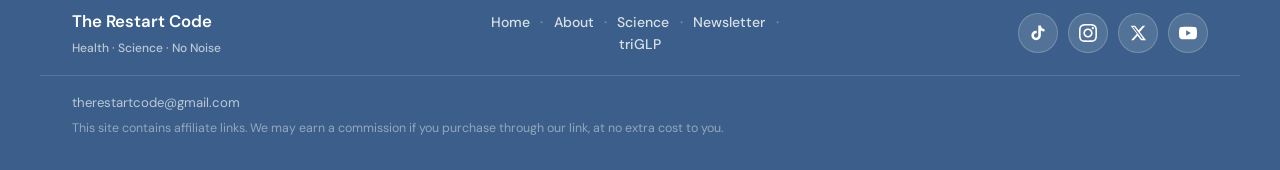
==== commit 590a11a6: "replace footer text social links with SVG icon buttons" ====
--- a/about.html
+++ b/about.html
@@ -109,11 +109,19 @@
         <a href="triglp.html">triGLP</a>
       </nav>
       <div class="footer-social">
-        <span>@therestartcode</span>
-        <div class="footer-social-links">
-          <a href="https://www.tiktok.com/@therestartcode" target="_blank" rel="noopener noreferrer" aria-label="TikTok">TikTok</a>
-          <a href="https://www.instagram.com/therestartcode" target="_blank" rel="noopener noreferrer" aria-label="Instagram">Instagram</a>
-          <a href="https://www.x.com/therestartcode" target="_blank" rel="noopener noreferrer" aria-label="X">X</a>
+        <div class="footer-social-icons">
+          <a href="https://www.tiktok.com/@therestartcode" class="footer-social-icon" target="_blank" rel="noopener noreferrer" aria-label="TikTok">
+            <svg xmlns="http://www.w3.org/2000/svg" viewBox="0 0 24 24" fill="white" aria-hidden="true"><path d="M19.59 6.69a4.83 4.83 0 01-3.77-4.25V2h-3.45v13.67a2.89 2.89 0 01-2.88 2.5 2.89 2.89 0 01-2.89-2.89 2.89 2.89 0 012.89-2.89c.28 0 .54.04.79.1V9.01a6.33 6.33 0 00-.79-.05 6.34 6.34 0 00-6.34 6.34 6.34 6.34 0 006.34 6.34 6.34 6.34 0 006.33-6.34V8.5a8.27 8.27 0 004.83 1.55V6.6a4.85 4.85 0 01-1.06-.09z"/></svg>
+          </a>
+          <a href="https://www.instagram.com/therestartcode" class="footer-social-icon" target="_blank" rel="noopener noreferrer" aria-label="Instagram">
+            <svg xmlns="http://www.w3.org/2000/svg" viewBox="0 0 24 24" fill="white" aria-hidden="true"><path d="M12 2.163c3.204 0 3.584.012 4.85.07 3.252.148 4.771 1.691 4.919 4.919.058 1.265.069 1.645.069 4.849 0 3.205-.012 3.584-.069 4.849-.149 3.225-1.664 4.771-4.919 4.919-1.266.058-1.644.07-4.85.07-3.204 0-3.584-.012-4.849-.07-3.26-.149-4.771-1.699-4.919-4.92-.058-1.265-.07-1.644-.07-4.849 0-3.204.013-3.583.07-4.849.149-3.227 1.664-4.771 4.919-4.919 1.266-.057 1.645-.069 4.849-.069zm0-2.163c-3.259 0-3.667.014-4.947.072-4.358.2-6.78 2.618-6.98 6.98-.059 1.281-.073 1.689-.073 4.948 0 3.259.014 3.668.072 4.948.2 4.358 2.618 6.78 6.98 6.98 1.281.058 1.689.072 4.948.072 3.259 0 3.668-.014 4.948-.072 4.354-.2 6.782-2.618 6.979-6.98.059-1.28.073-1.689.073-4.948 0-3.259-.014-3.667-.072-4.947-.196-4.354-2.617-6.78-6.979-6.98-1.281-.059-1.69-.073-4.949-.073zm0 5.838c-3.403 0-6.162 2.759-6.162 6.162s2.759 6.163 6.162 6.163 6.162-2.759 6.162-6.163c0-3.403-2.759-6.162-6.162-6.162zm0 10.162c-2.209 0-4-1.79-4-4 0-2.209 1.791-4 4-4s4 1.791 4 4c0 2.21-1.791 4-4 4zm6.406-11.845c-.796 0-1.441.645-1.441 1.44s.645 1.44 1.441 1.44c.795 0 1.439-.645 1.439-1.44s-.644-1.44-1.439-1.44z"/></svg>
+          </a>
+          <a href="https://www.x.com/therestartcode" class="footer-social-icon" target="_blank" rel="noopener noreferrer" aria-label="X">
+            <svg xmlns="http://www.w3.org/2000/svg" viewBox="0 0 24 24" fill="white" aria-hidden="true"><path d="M18.244 2.25h3.308l-7.227 8.26 8.502 11.24H16.17l-4.714-6.231-5.401 6.231H2.747l7.73-8.835L2.25 2.25H8.08l4.713 6.231zm-1.161 17.52h1.833L7.084 4.126H5.117z"/></svg>
+          </a>
+          <a href="https://www.youtube.com/@therestartcode" class="footer-social-icon" target="_blank" rel="noopener noreferrer" aria-label="YouTube">
+            <svg xmlns="http://www.w3.org/2000/svg" viewBox="0 0 24 24" fill="white" aria-hidden="true"><path d="M23.498 6.186a3.016 3.016 0 00-2.122-2.136C19.505 3.545 12 3.545 12 3.545s-7.505 0-9.377.505A3.017 3.017 0 00.502 6.186C0 8.07 0 12 0 12s0 3.93.502 5.814a3.016 3.016 0 002.122 2.136c1.871.505 9.376.505 9.376.505s7.505 0 9.377-.505a3.015 3.015 0 002.122-2.136C24 15.93 24 12 24 12s0-3.93-.502-5.814zM9.545 15.568V8.432L15.818 12l-6.273 3.568z"/></svg>
+          </a>
         </div>
       </div>
     </div>
--- a/css/style.css
+++ b/css/style.css
@@ -362,31 +362,40 @@
 
 .footer-social {
   display: flex;
-  flex-direction: column;
-  gap: 0.5rem;
-  align-items: flex-end;
-}
-
-.footer-social > span {
-  font-weight: 600;
-  font-size: 0.875rem;
-  color: var(--white);
-}
-
-.footer-social-links {
-  display: flex;
-  gap: 1rem;
-}
-
-.footer-social-links a {
-  color: rgba(255, 255, 255, 0.75);
-  font-size: 0.825rem;
-  font-weight: 500;
-  transition: color 0.18s;
-}
-
-.footer-social-links a:hover {
-  color: var(--white);
+  align-items: center;
+  justify-content: flex-end;
+}
+
+.footer-social-icons {
+  display: flex;
+  gap: 0.625rem;
+  align-items: center;
+}
+
+.footer-social-icon {
+  display: flex;
+  align-items: center;
+  justify-content: center;
+  width: 40px;
+  height: 40px;
+  border-radius: 50%;
+  background: rgba(255, 255, 255, 0.12);
+  border: 1px solid rgba(255, 255, 255, 0.2);
+  transition: background 0.18s, transform 0.15s;
+  flex-shrink: 0;
+}
+
+.footer-social-icon:hover {
+  background: rgba(255, 255, 255, 0.22);
+  transform: translateY(-1px);
+  opacity: 1;
+}
+
+.footer-social-icon svg {
+  width: 18px;
+  height: 18px;
+  display: block;
+  flex-shrink: 0;
 }
 
 .footer-divider {
@@ -1247,7 +1256,7 @@
   }
 
   .footer-social {
-    align-items: flex-start;
+    justify-content: flex-start;
   }
 
   /* Problem strip */
